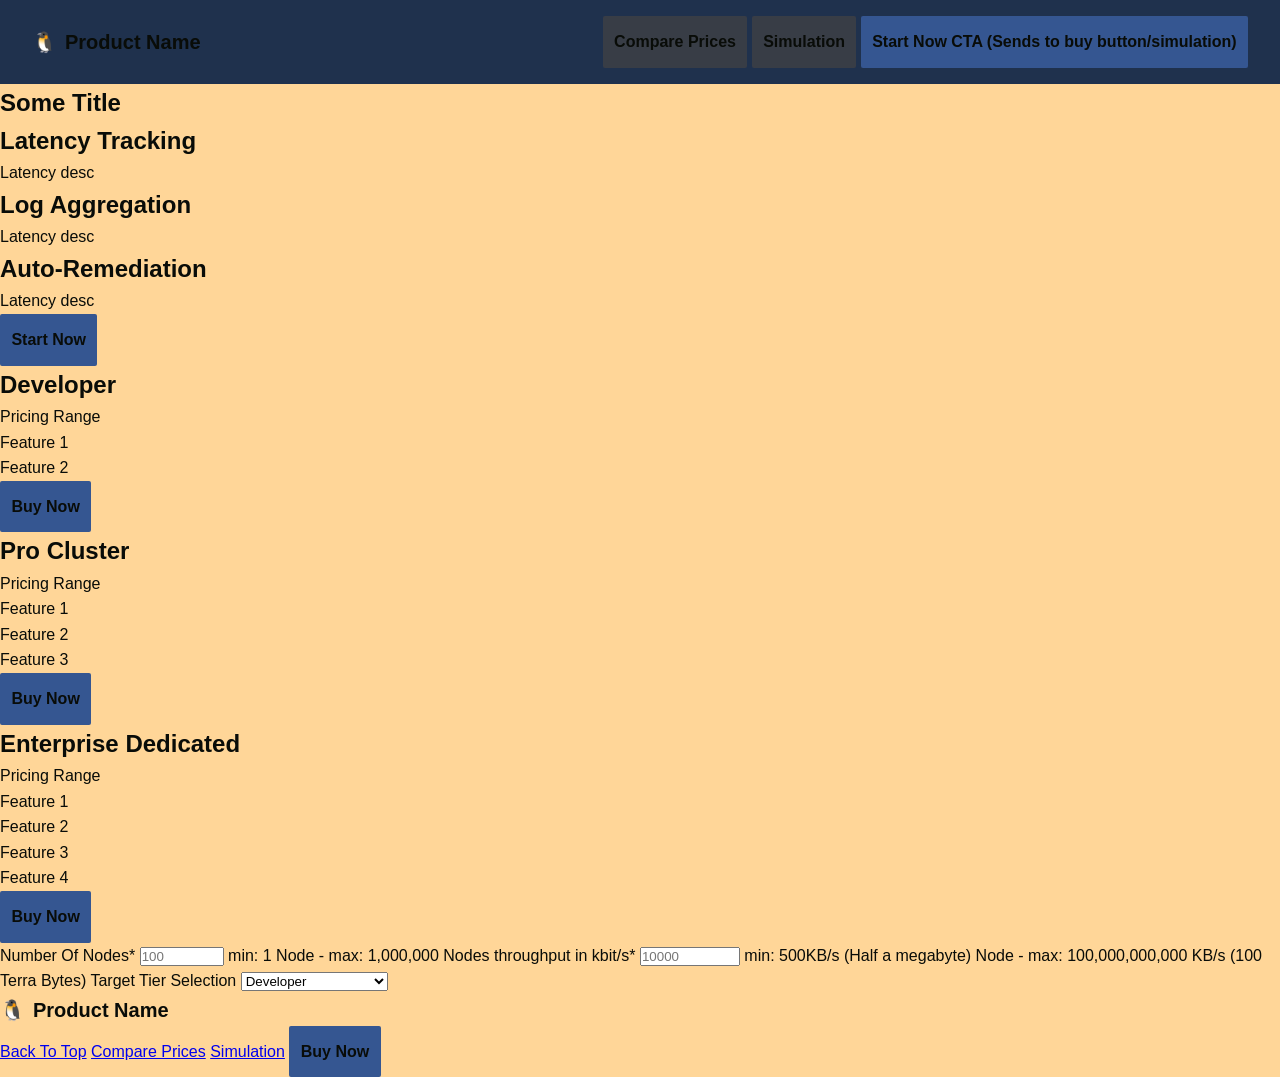
==== Assignment1/index.html @ b743ac18 "Uploaded the Root File with the scripts Also fixed the title of the page, and footer looks cleaner" ====
<!DOCTYPE html>
<html lang="en">
    <head>
        <meta charset="UTF-8">
        <meta name="viewport" content="width=device-width, initial-scale=1.0">
        <title>DevPulse | Cloud Infrastructure SaaS </title>
        <!--CSS File Links-->
        <link rel="stylesheet" href="Styles.css">
    </head>

    <!--Header Section-->
    
    <header id="header" class="site-header">
        <!--Defines Logo-->
        <a href="#" class="brand-logo" aria-label="Cloud Symbol">
        <span class="logo-icon">&#128039</span>Product Name</a>
        <nav class="header-nav">
            <a href="#features" class="btn">Compare Prices</a>
            <a href="#pricing"class="btn">Simulation</a>
            <a href="#pricing" class="btn CTA">Start Now CTA (Sends to buy button/simulation)</a>
        </nav>
    </header>

    <main class="site-main">

        <!--Hero-->
        <section id="hero" class="hero-section"> 
            <h1 class="hero-title">Some Title</h1>
            <!--This many divs for the needed effect-->
            <section class="hero-information">
                <div class="hero-text-box">
                    <h2>Latency Tracking</h2>
                    <p>Latency desc</p>
                </div>
                
                <div class="hero-text-box">
                    <h2>Log Aggregation</h2>
                    <p>Latency desc</p>
                </div>
                
                <div class="hero-text-box">
                    <h2>Auto-Remediation</h2>
                <p>Latency desc</p>
                </div>
                
            </section>
            <a href="#pricing" class="btn CTA">Start Now</a>

        </section>
<!--Compare Prices Div-->
        <section id="features" class="section-container"> 
            <article class="pricing-card">
                <h2>Developer</h2>
                <p>Pricing Range</p>

                <ul class="tier-features">
                    <li>Feature 1</li>
                    <li>Feature 2</li>
                </ul>  
                
                <a href="#pricing" class="btn CTA">Buy Now</a>
            </article> 

            <article class="pricing-card-featured"> 
                <h2>Pro Cluster</h2>
                <p>Pricing Range</p>

                <ul class="tier-features">
                    <li>Feature 1</li>
                    <li>Feature 2</li>
                    <li>Feature 3</li>
                </ul>

                <a href="#pricing" class="btn CTA">Buy Now</a>
            </article>

            <article class="pricing-card">
                <h2>Enterprise Dedicated</h2>
                <p>Pricing Range</p>

                <ul class="tier-features">
                    <li>Feature 1</li>
                    <li>Feature 2</li>
                    <li>Feature 3</li>
                    <li>Feature 4</li>
                </ul>

                <a href="#pricing" class="btn CTA">Buy Now</a>
            </article>
        </section>
    
        <!--buy button/simulation-->
        <section id="pricing" class="section-container">
             <form action="#" method="post" class="lead-form">

                <label for="number-of-nodes" class="form-label">Number Of Nodes<span class="required-mark">*</span></label>
                    <!--id is corrosponds to the form labels "for". name is the label the server will see-->
                    <input
                    type="number"
                    name="numeberOfNodes"
                    id="number-of-nodes"
                    class="form-control"
                    min="1"
                    max="1000000"
                    step="1"
                    placeholder="100"
                    required>
                    <span class="input-hint">min: 1 Node - max: 1,000,000 Nodes</span>

                <label for="throughput" class="form-label">throughput in kbit/s<span class="required-mark">*</span></label>
                    <!--id is corrosponds to the form labels "for". name is the label the server will see-->
                    <input
                    type="number"
                    name="throughput"
                    id="throughput"
                    class="form-control"
                    min="500"
                    max="100000000"
                    step="500"
                    placeholder="10000"
                    required>
                    <span class="input-hint">min: 500KB/s (Half a megabyte) Node - max: 100,000,000,000 KB/s (100 Terra Bytes)</span>

                <label for="service-tier" class="form-label">Target Tier Selection</label>
                    <select name="serviceTier" id="service-tier" class="form-control">
                        <option value="developer">Developer</option>
                        <option value="pro-cluster">Pro Cluster</option>
                        <option value="enterprise-dedicated">Enterprise Dedicated</option>
                    </select>
            </form>

        </section>
    </main>
    <!--Footer Section-->
    <footer class="footer-nav">
        <!--May change to be different than header-->
            <a href="#" class="brand-logo" aria-label="Cloud Symbol">
            <span class="logo-icon">&#128039</span>Product Name</a>

            <!--hero is the name of the hero section
            features is the name of the 3 articles section
            pricing is the name of the form with the simulation and buy menu (Not implemented)-->
            <nav> 
                <a href="#hero">Back To Top</a>
                <a href="#features">Compare Prices</a>
                <a href="#pricing">Simulation</a>
                <a href="#pricing" class="btn CTA">Buy Now</a>
                
            </nav>
       
    </footer>
---- Assignment1/Styles.css ----
/*Put Future Variables Here*/
:root{
    --font-family: -apple-systems, BlinkMacSystemFont, "Segoe UI", Arial, sans-serif;
    --button: #383d46;
    --button-hover:#505765;
    --button-CTA: #355691;
    --button-CTA-hover: #368F8B;
    --hero-background: #F3DFC1;
    --features-background: #CBBFBB;
    --header-footer:#1f314d;
    --primary-text: #090C08;
    --main-background: #ffd698;
    --transition-speed:.2;
}

/* Reset Browser Styling*/
*, *::before, *::after{
box-sizing: border-box;
padding: 0;
margin: 0;
}


/*CSS Will Go Here*/
html{
    scroll-behavior: smooth;
    font-family: var(--font-family);
    background-color: var(--main-background);
    color: var(--primary-text); /*Saves repeated calls to change text color by having a default*/
    /*Text Font Color*/
    line-height: 1.6;

    /*Buttons*/
    .btn{
        background-color: var(--button);
        display: inline-flex;
        align-items: center;
        justify-content: center;
        color:var(--primary-text);

        padding:.75rem .65rem;
        font-size: 1rem;
        font-weight: 600; /*Bold is weight*/    
        text-decoration: none; /*Removes default styling*/
        border-radius: 2px; /*Curvyness 50% is circle*/
        border: 1px solid;
        border-color: transparent; /*Transparent is not visible border*/
        cursor: pointer;

        transition: background-color var(--transition-speed), transform var(--transition-speed),border-color var(--border-color); 
    }
    .btn:hover{
        color:var(--primary-text);
        display: inline-flex;
        background-color: var(--button-hover);
        transform: translateY(-1px);
    }
    .CTA{
        color:var(--primary-text);
        display: inline-flex;
        background-color: var(--button-CTA);
    }
    .CTA:hover{
        color:var(--primary-text);
        display: inline-flex;
        background-color: var(--button-CTA-hover);
        transform: translateY(-1px);
    }
    .site-header{
        width: 100%; /*Fills enitre screen*/
        display: inline-flex; /*Always apply to parent so the children will follow*/
        position: sticky;      
        top:0;  
        z-index: 1000; /*Z axis is important for layering*/
        
        justify-content: space-between;
        align-items: center;

        padding: 1rem 2rem;
        /*RGB colors 0-255,0-255,0-255 aplha is 0-1 (Invisible-Solide through Decimals)*/
        background-color: var(--header-footer);
        border-bottom: 1px solid var(--border-color);
    }
    .header-nav{
        justify-self: right;
    }
    .main-site{
        display: flex; /*Always apply to parent so the children will follow*/
        position: sticky;
        display: inline-flex;
        align-items: center;
        background-color:var(---main-background);
    }
    .hero{
        display: flex; /*Always apply to parent so the children will follow*/
        position: sticky;
        display: inline-flex;
        align-items: center;
        background-color:var(--hero-background);
    }
    .features{
        background-color:var(--features-background);
    }
    .footer-site{
        width: 100%; /*Fills enitre screen*/
        display: inline-flex; /*Always apply to parent so the children will follow*/
        z-index: 1000; /*Z axis is important for layering*/
        
        justify-content: space-between;
        align-items: center;

        padding: 1rem 2rem;
        /*RGB colors 0-255,0-255,0-255 aplha is 0-1 (Invisible-Solide through Decimals)*/
        background-color: var(--header-footer);
        border-bottom: 1px solid var(--border-color);
    }
 .brand-logo{
    font-size: 1.25rem;
    font-weight: 700;
    text-decoration: none;
    display: flex;
    align-items: center;
    gap: .5rem;
    color:var(--primary-text);
    }

/*Unused Classes:
Header Nav
Footer Nav

UPLOAD ROOT FILE TO GITHUB
*/
}
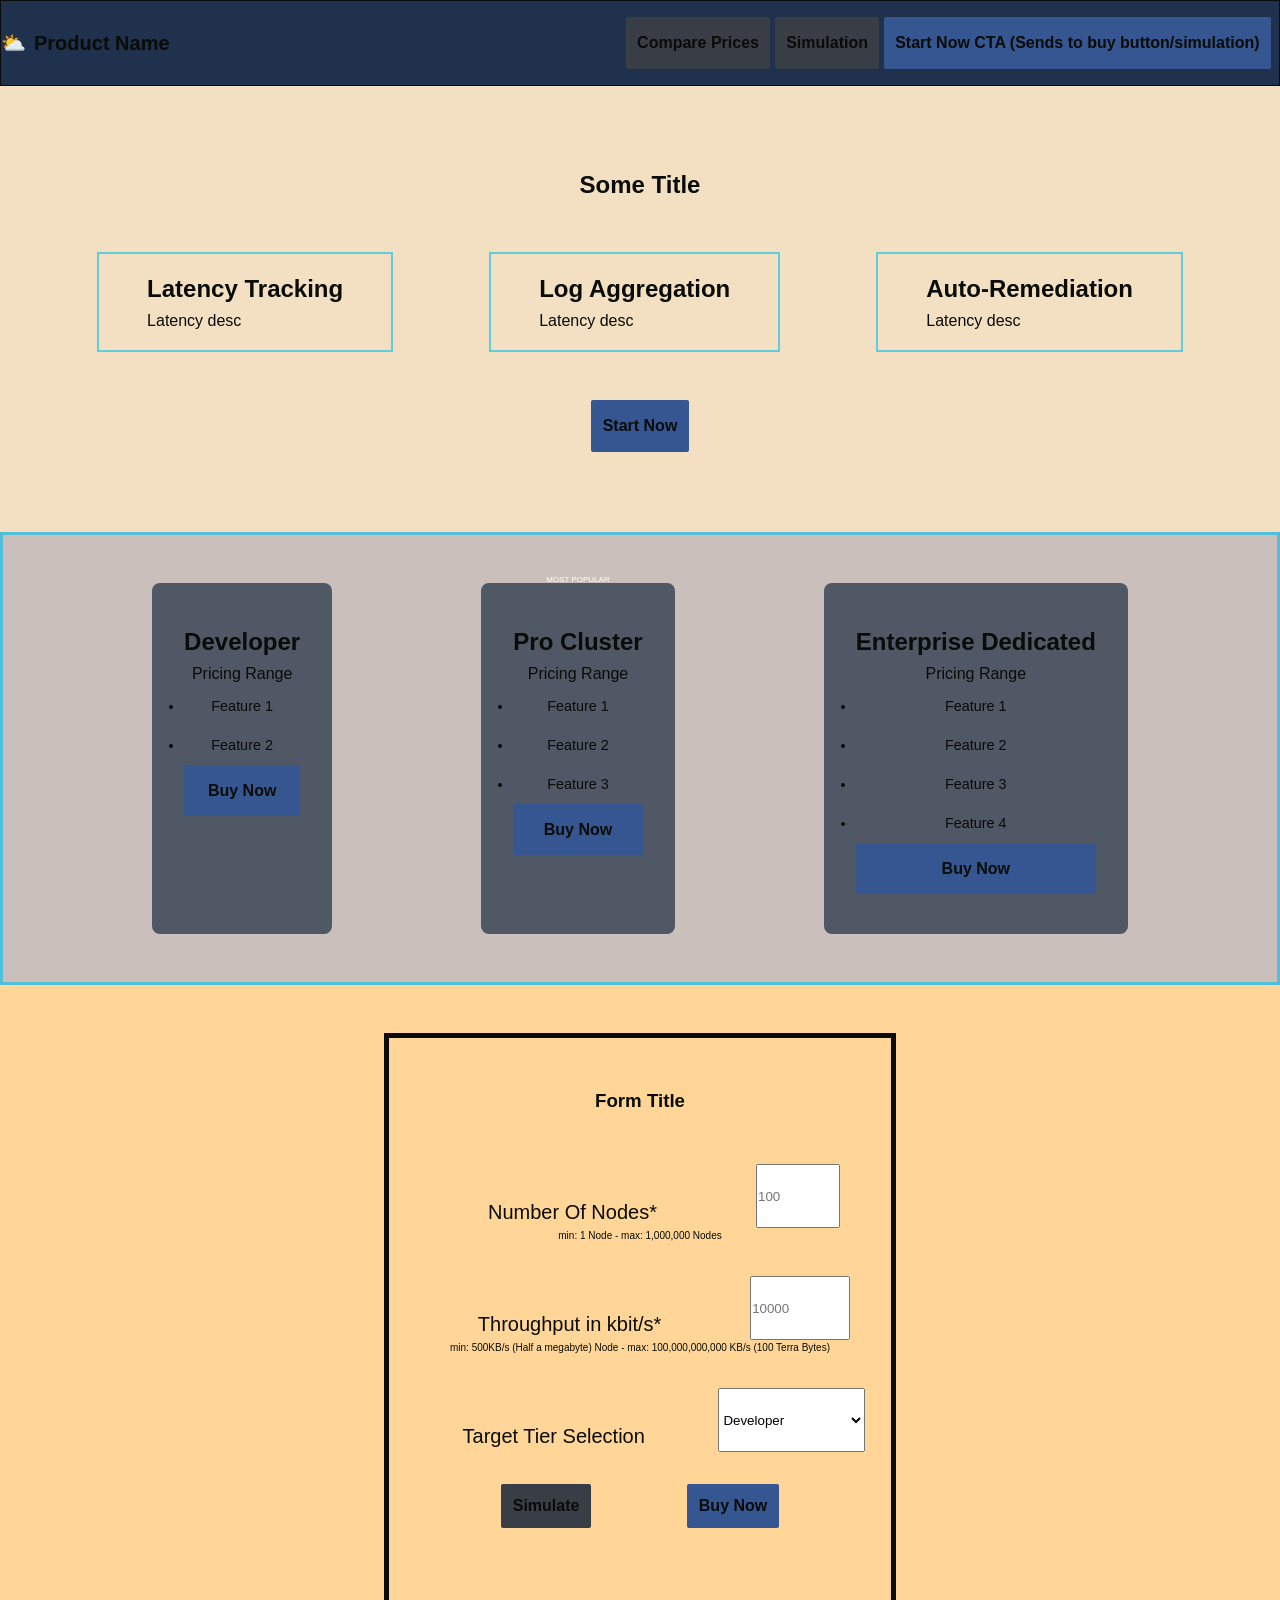
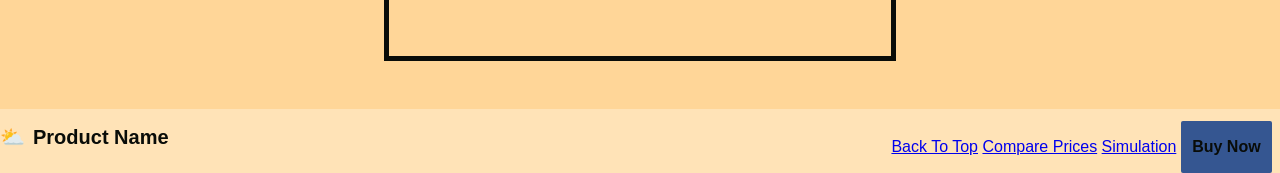
==== commit 71615d44: "Initial css formatting of the webpage I went through getting the different sections into roughly the" ====
--- a/Assignment1/index.html
+++ b/Assignment1/index.html
@@ -13,8 +13,8 @@
     <header id="header" class="site-header">
         <!--Defines Logo-->
         <a href="#" class="brand-logo" aria-label="Cloud Symbol">
-        <span class="logo-icon">&#128039</span>Product Name</a>
-        <nav class="header-nav">
+        <span class="logo-icon">&#9925</span>Product Name</a>
+        <nav class="header-footer-nav">
             <a href="#features" class="btn">Compare Prices</a>
             <a href="#pricing"class="btn">Simulation</a>
             <a href="#pricing" class="btn CTA">Start Now CTA (Sends to buy button/simulation)</a>
@@ -28,28 +28,27 @@
             <h1 class="hero-title">Some Title</h1>
             <!--This many divs for the needed effect-->
             <section class="hero-information">
-                <div class="hero-text-box">
+                <div class="hero-text">
                     <h2>Latency Tracking</h2>
                     <p>Latency desc</p>
                 </div>
                 
-                <div class="hero-text-box">
+                <div class="hero-text">
                     <h2>Log Aggregation</h2>
                     <p>Latency desc</p>
                 </div>
                 
-                <div class="hero-text-box">
+                <div class="hero-text">
                     <h2>Auto-Remediation</h2>
-                <p>Latency desc</p>
+                    <p>Latency desc</p>
                 </div>
-                
+
             </section>
-            <a href="#pricing" class="btn CTA">Start Now</a>
-
+        <a href="#pricing" class="btn CTA hero-button">Start Now</a> 
         </section>
 <!--Compare Prices Div-->
-        <section id="features" class="section-container"> 
-            <article class="pricing-card">
+        <section id="features" class="section-header features-section"> 
+            <article class="features-card">
                 <h2>Developer</h2>
                 <p>Pricing Range</p>
 
@@ -61,7 +60,8 @@
                 <a href="#pricing" class="btn CTA">Buy Now</a>
             </article> 
 
-            <article class="pricing-card-featured"> 
+            <article class="features-card highlighted"> 
+                <div class="popular-tag">Most Popular</div>
                 <h2>Pro Cluster</h2>
                 <p>Pricing Range</p>
 
@@ -74,7 +74,7 @@
                 <a href="#pricing" class="btn CTA">Buy Now</a>
             </article>
 
-            <article class="pricing-card">
+            <article class="features-card">
                 <h2>Enterprise Dedicated</h2>
                 <p>Pricing Range</p>
 
@@ -90,14 +90,17 @@
         </section>
     
         <!--buy button/simulation-->
-        <section id="pricing" class="section-container">
-             <form action="#" method="post" class="lead-form">
+        <section id="pricing" class="section-header">
 
-                <label for="number-of-nodes" class="form-label">Number Of Nodes<span class="required-mark">*</span></label>
+             <form action="#" method="post" class="form-wrapper">
+                <h3 class="form-title">Form Title</h3>
+
+                <div class="question-answer">
+                <label for="number-of-nodes" class="form-label">Number Of Nodes*</label>
                     <!--id is corrosponds to the form labels "for". name is the label the server will see-->
                     <input
                     type="number"
-                    name="numeberOfNodes"
+                    name="numberOfNodes"
                     id="number-of-nodes"
                     class="form-control"
                     min="1"
@@ -105,9 +108,11 @@
                     step="1"
                     placeholder="100"
                     required>
+                </div>
                     <span class="input-hint">min: 1 Node - max: 1,000,000 Nodes</span>
 
-                <label for="throughput" class="form-label">throughput in kbit/s<span class="required-mark">*</span></label>
+                <div class="question-answer">
+                <label for="throughput" class="form-label">Throughput in kbit/s*</label>
                     <!--id is corrosponds to the form labels "for". name is the label the server will see-->
                     <input
                     type="number"
@@ -119,34 +124,40 @@
                     step="500"
                     placeholder="10000"
                     required>
+                </div>
                     <span class="input-hint">min: 500KB/s (Half a megabyte) Node - max: 100,000,000,000 KB/s (100 Terra Bytes)</span>
-
+                
+                <div class="question-answer">
                 <label for="service-tier" class="form-label">Target Tier Selection</label>
                     <select name="serviceTier" id="service-tier" class="form-control">
                         <option value="developer">Developer</option>
                         <option value="pro-cluster">Pro Cluster</option>
                         <option value="enterprise-dedicated">Enterprise Dedicated</option>
                     </select>
+                </div>  
+                
+            <!--Submission Buttons-->
+            <div class="form-buttons">
+                <button class="btn">Simulate</button>
+                <button class="btn CTA">Buy Now</button>
+            </div>
             </form>
 
+            
         </section>
     </main>
     <!--Footer Section-->
-    <footer class="footer-nav">
+    <footer class="footer-site">
         <!--May change to be different than header-->
             <a href="#" class="brand-logo" aria-label="Cloud Symbol">
-            <span class="logo-icon">&#128039</span>Product Name</a>
-
-            <!--hero is the name of the hero section
-            features is the name of the 3 articles section
-            pricing is the name of the form with the simulation and buy menu (Not implemented)-->
-            <nav> 
+            <span class="logo-icon">&#9925</span>Product Name</a>
+            <nav class="header-footer-nav"> 
                 <a href="#hero">Back To Top</a>
                 <a href="#features">Compare Prices</a>
                 <a href="#pricing">Simulation</a>
                 <a href="#pricing" class="btn CTA">Buy Now</a>
-                
             </nav>
+            
        
     </footer>
     
--- a/Assignment1/Styles.css
+++ b/Assignment1/Styles.css
@@ -1,37 +1,215 @@
-
-/*Put Future Variables Here*/
-:root{
-    --font-family: -apple-systems, BlinkMacSystemFont, "Segoe UI", Arial, sans-serif;
-    --button: #383d46;
-    --button-hover:#505765;
-    --button-CTA: #355691;
-    --button-CTA-hover: #368F8B;
-    --hero-background: #F3DFC1;
-    --features-background: #CBBFBB;
-    --header-footer:#1f314d;
-    --primary-text: #090C08;
-    --main-background: #ffd698;
-    --transition-speed:.2;
-}
-
-/* Reset Browser Styling*/
-*, *::before, *::after{
-box-sizing: border-box;
-padding: 0;
-margin: 0;
-}
-
-
-/*CSS Will Go Here*/
-html{
-    scroll-behavior: smooth;
-    font-family: var(--font-family);
-    background-color: var(--main-background);
-    color: var(--primary-text); /*Saves repeated calls to change text color by having a default*/
-    /*Text Font Color*/
-    line-height: 1.6;
-
-    /*Buttons*/
+/*Initial Set Up*/
+    :root{
+        --font-family: -apple-systems, BlinkMacSystemFont, "Segoe UI", Arial, sans-serif;
+        --button: #383d46;
+        --button-hover:#505765;
+        --button-CTA: #355691;
+        --button-CTA-hover: #368F8B;
+        --hero-background: #F3DFC1;
+        --features-background: #CBBFBB;
+        --header-footer:#1f314d;
+        --primary-text: #090C08;
+        --border-color: rgba(0, 192, 235, 0.6);
+        --main-background: #ffd698;
+        --transition-speed:.2;
+    }
+    *, *::before, *::after{
+    box-sizing: border-box;
+    padding: 0;
+    margin: 0;
+}
+
+
+                                                        /*Sections Below*/
+
+
+/*html Section*/
+    html{
+        scroll-behavior: smooth;
+        font-family: var(--font-family);
+        background-color: var(--main-background);
+        color: var(--primary-text); /*Saves repeated calls to change text color by having a default*/
+        /*Text Font Color*/
+        line-height: 1.6;
+    }
+
+/*Header Section*/
+    .brand-logo{
+        font-size: 1.25rem;
+        font-weight: 700;
+        text-decoration: none;
+        display: flex;
+        gap: .5rem;
+        color:var(--primary-text);
+    }
+    .site-header{
+        width: 100%; /*Fills enitre screen*/
+        display: inline-flex; /*Always apply to parent so the children will follow*/
+        position: sticky;      
+        top:0;  
+        z-index: 1000; /*Z axis is important for layering*/    
+        justify-content: space-between;
+        align-items: center;
+        
+        background-color: var(--header-footer);
+        padding: 1rem 0;
+        border: 1px solid var(--primary-text);
+    }
+
+/*Main Section*/
+    .main-site{
+        display: flex; /*Always apply to parent so the children will follow*/
+        position: sticky;
+        display: inline-flex;
+        align-items: center;
+        background-color:var(---main-background);
+    }
+
+/*Hero Section*/
+    .hero-section{
+        display: flex; /*Always apply to parent so the children will follow*/
+        align-items: center;
+        background-color:var(--hero-background);
+        flex-direction: column;
+        justify-content: space-between;
+        padding: 5rem 0;
+    }
+    .hero-title{
+        display: flex;
+        align-items: center;
+        background-color:var(--hero-background);
+
+    }
+    .hero-information{
+        display: flex;
+        justify-content: space-around;
+        flex-direction: row;/*Changes direction and due to divs becomes mroe like article*/
+        align-items: center;
+    }
+    .hero-text{
+        padding: 1rem 3rem;
+        border-radius: 3px var(--button);
+        border: 2px solid var(--border-color);
+        margin: 3rem;
+    }
+    .hero-button{
+        align-items: center;
+    }
+
+/*Features Section Of The Page*/
+    .features-section{
+        display: flex;
+        justify-content: space-evenly;
+        background-color:var(--features-background);
+        border: 3px solid var(--border-color);
+        padding: 3rem 0;
+    }
+    .features-card{
+        background-color: var(--button-hover);
+        padding: 2.5rem 2rem;
+        border-radius: 8px;
+        display: flex;
+        
+        flex-direction: column;
+        position: relative;  /*position lets you hold the location of a value*/
+        transition: transform var(--transition-speed);
+    }
+    .features-card.recommended{
+        background-color: var(--button-CTA);
+        padding: 2.5rem 2rem;
+        border-radius: 8px;
+        display: flex;
+        flex-direction: column;
+        position: relative;  /*position lets you hold the location of a value*/
+        transform: scale(1.03);
+        transition: transform var(--transition-speed);
+    }
+    .features-card:hover{
+        transform: translateY(-4px);
+        border-color: var(--primary-text);
+        border:1px solid var(--primary-text);
+    }
+    .features-card li{ /*if there is a li inside of tier features is whitespace. Greater than is the direct descendent*/ 
+        font-style: none;
+        padding: 0.5rem 0;
+        font-size: .9rem;
+    }
+    .popular-tag{
+        position: absolute; /*Absolute to the relative position the parent has*/
+        top: -12px;
+        left: 50%;
+        transform: translateX(-50%);
+        background-color: var(--primary);
+        color: #FFF;
+        font-size: 0.5rem;
+        font-weight: 700px;
+        padding: .2rem .75rem;
+        border-radius: 9999px;
+        text-transform: uppercase;
+    }
+
+/*Footer Syling*/
+    .footer-site{
+        width: 100%; /*Fills enitre screen*/
+        display: inline-flex; /*Always apply to parent so the children will follow*/
+        z-index: 1000; /*Z axis is important for layering*/
+        
+        justify-content: space-between;
+
+        background-color: rgba(255, 255, 255, 0.3);
+        padding: .75rem 0 0 0;
+    }
+    .header-footer-nav{
+        justify-self: right;
+        margin: 0 .5rem;
+    }
+/*Form Section*/
+.form-title{
+    align-content: center;
+    padding: 3rem 0;
+    font-weight: 800;
+}
+.form-wrapper{
+    display: flex;
+    justify-content: space-evenly;
+    align-content: left;
+    flex-direction: column;
+    border: 5px solid var(--primary-text);
+    padding: 0 0 6rem 0;
+    margin: 3rem 24rem;
+}
+.form-label{
+    font-size: 20px; 
+    margin: 2rem 3rem 0 3rem;
+
+}
+.question-answer{
+    display: flex;
+    justify-content: space-evenly;
+    align-content: left;
+}
+.form-control{
+    display: flex;
+    justify-content: space-evenly;
+}
+.input-hint{
+    margin: 0 0 2rem 0;
+    align-content: left;  
+    font-size: 10px;
+}
+.form-buttons{
+    display: flex;
+    align-content: center;
+    justify-content: space-around;
+    margin: 2rem 4rem;
+}
+
+
+
+
+
+
+/*Buttons*/
     .btn{
         background-color: var(--button);
         display: inline-flex;
@@ -54,6 +232,7 @@
         color:var(--primary-text);
         display: inline-flex;
         background-color: var(--button-hover);
+        border:1px solid var(--primary-text);
         transform: translateY(-1px);
     }
     .CTA{
@@ -65,70 +244,14 @@
         color:var(--primary-text);
         display: inline-flex;
         background-color: var(--button-CTA-hover);
+        border:1px solid var(--primary-text);
         transform: translateY(-1px);
     }
-    .site-header{
-        width: 100%; /*Fills enitre screen*/
-        display: inline-flex; /*Always apply to parent so the children will follow*/
-        position: sticky;      
-        top:0;  
-        z-index: 1000; /*Z axis is important for layering*/
-        
-        justify-content: space-between;
-        align-items: center;
-
-        padding: 1rem 2rem;
-        /*RGB colors 0-255,0-255,0-255 aplha is 0-1 (Invisible-Solide through Decimals)*/
-        background-color: var(--header-footer);
-        border-bottom: 1px solid var(--border-color);
-    }
-    .header-nav{
-        justify-self: right;
-    }
-    .main-site{
-        display: flex; /*Always apply to parent so the children will follow*/
-        position: sticky;
-        display: inline-flex;
-        align-items: center;
-        background-color:var(---main-background);
-    }
-    .hero{
-        display: flex; /*Always apply to parent so the children will follow*/
-        position: sticky;
-        display: inline-flex;
-        align-items: center;
-        background-color:var(--hero-background);
-    }
-    .features{
-        background-color:var(--features-background);
-    }
-    .footer-site{
-        width: 100%; /*Fills enitre screen*/
-        display: inline-flex; /*Always apply to parent so the children will follow*/
-        z-index: 1000; /*Z axis is important for layering*/
-        
-        justify-content: space-between;
-        align-items: center;
-
-        padding: 1rem 2rem;
-        /*RGB colors 0-255,0-255,0-255 aplha is 0-1 (Invisible-Solide through Decimals)*/
-        background-color: var(--header-footer);
-        border-bottom: 1px solid var(--border-color);
-    }
- .brand-logo{
-    font-size: 1.25rem;
-    font-weight: 700;
-    text-decoration: none;
-    display: flex;
-    align-items: center;
-    gap: .5rem;
-    color:var(--primary-text);
-    }
-
-/*Unused Classes:
-Header Nav
-Footer Nav
-
-UPLOAD ROOT FILE TO GITHUB
-*/
-}+
+/*Universal styling options*/
+    .section-header{
+        flex: grid;
+        text-align: center;
+        margin-bottom: 3rem;
+        grid-template-columns: repeat(auto-fit,minmax(280px,1fr));
+    }
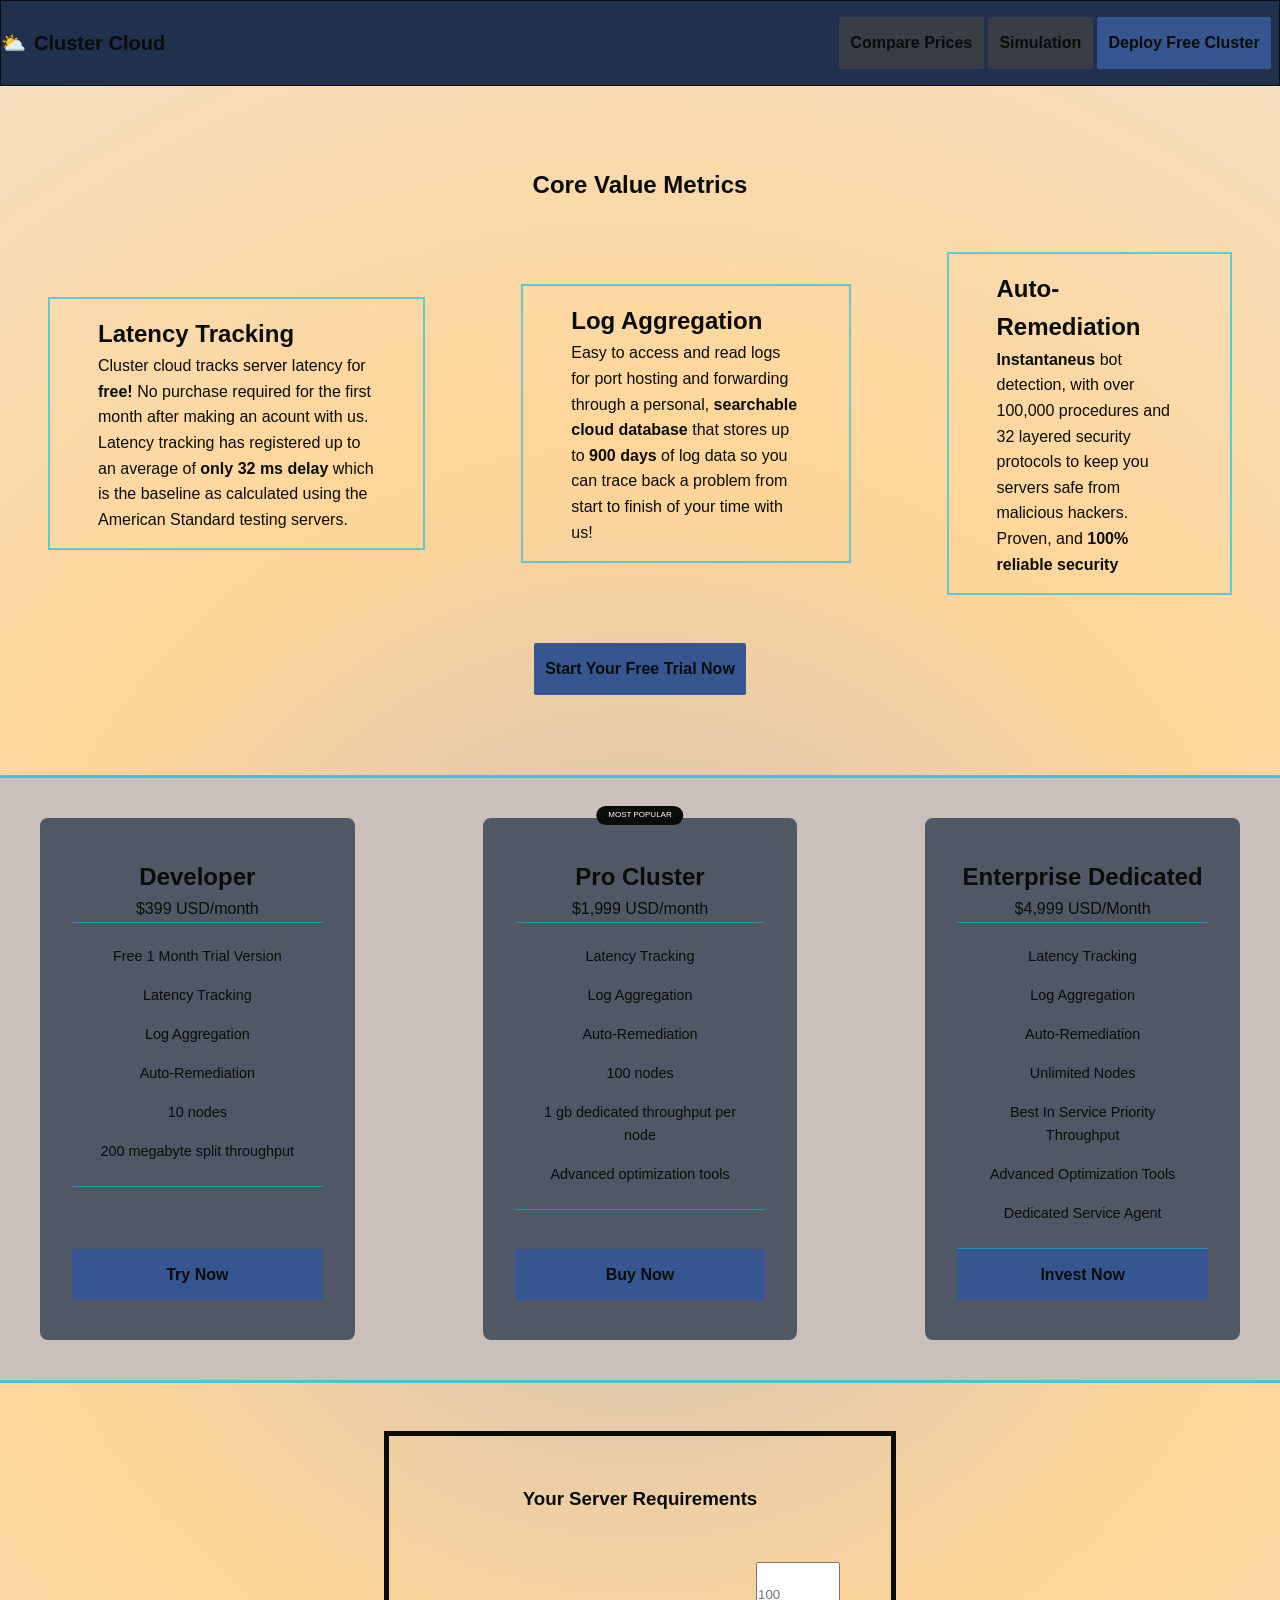
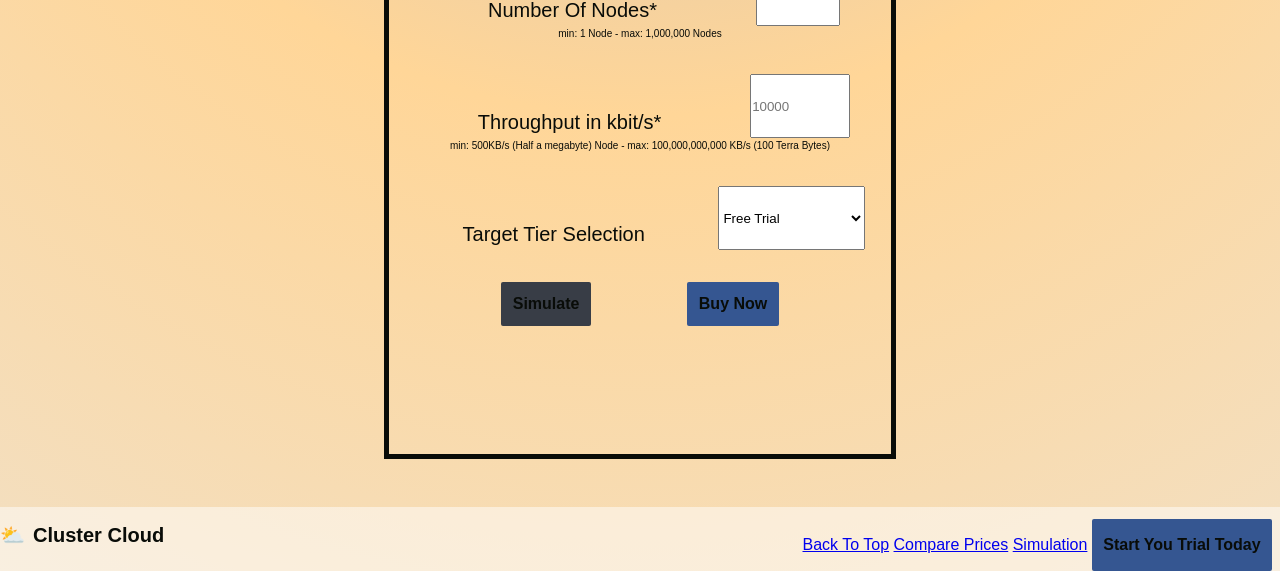
==== commit fab88c7e: "Content And Background Change Added content that fits the prompt a bit better then applied a gradien" ====
--- a/Assignment1/index.html
+++ b/Assignment1/index.html
@@ -13,11 +13,11 @@
     <header id="header" class="site-header">
         <!--Defines Logo-->
         <a href="#" class="brand-logo" aria-label="Cloud Symbol">
-        <span class="logo-icon">&#9925</span>Product Name</a>
+        <span class="logo-icon">&#9925</span>Cluster Cloud</a>
         <nav class="header-footer-nav">
             <a href="#features" class="btn">Compare Prices</a>
             <a href="#pricing"class="btn">Simulation</a>
-            <a href="#pricing" class="btn CTA">Start Now CTA (Sends to buy button/simulation)</a>
+            <a href="#pricing" class="btn CTA">Deploy Free Cluster</a>
         </nav>
     </header>
 
@@ -25,67 +25,75 @@
 
         <!--Hero-->
         <section id="hero" class="hero-section"> 
-            <h1 class="hero-title">Some Title</h1>
+            <h1 class="hero-title">Core Value Metrics</h1>
             <!--This many divs for the needed effect-->
             <section class="hero-information">
                 <div class="hero-text">
                     <h2>Latency Tracking</h2>
-                    <p>Latency desc</p>
+                    <p>Cluster cloud tracks server latency for <b>free!</b> No purchase required for the first month after making an acount with us. Latency tracking has registered up to an average of <b>only 32 ms delay</b> which is the baseline as calculated using the American Standard testing servers.</p>
                 </div>
                 
                 <div class="hero-text">
                     <h2>Log Aggregation</h2>
-                    <p>Latency desc</p>
+                    <p>Easy to access and read logs for port hosting and forwarding through a personal, <b>searchable cloud database</b> that stores up to <b>900 days</b> of log data so you can trace back a problem from start to finish of your time with us!</p>
                 </div>
                 
                 <div class="hero-text">
                     <h2>Auto-Remediation</h2>
-                    <p>Latency desc</p>
+                    <p><b>Instantaneus</b> bot detection, with over 100,000 procedures and 32 layered security protocols to keep you servers safe from malicious hackers. Proven, and <b>100% reliable security</b></p>
                 </div>
 
             </section>
-        <a href="#pricing" class="btn CTA hero-button">Start Now</a> 
+        <a href="#pricing" class="btn CTA hero-button">Start Your Free Trial Now</a> 
         </section>
 <!--Compare Prices Div-->
         <section id="features" class="section-header features-section"> 
             <article class="features-card">
                 <h2>Developer</h2>
-                <p>Pricing Range</p>
+                <p>$399 USD/month</p>
 
                 <ul class="tier-features">
-                    <li>Feature 1</li>
-                    <li>Feature 2</li>
+                    <li>Free 1 Month Trial Version</li>
+                    <li>Latency Tracking</li>
+                    <li>Log Aggregation</li>
+                    <li>Auto-Remediation</li>
+                    <li>10 nodes</li>
+                    <li>200 megabyte split throughput</li>
                 </ul>  
                 
-                <a href="#pricing" class="btn CTA">Buy Now</a>
+                <a href="#pricing" class="features-button btn CTA">Try Now</a>
             </article> 
 
             <article class="features-card highlighted"> 
                 <div class="popular-tag">Most Popular</div>
-                <h2>Pro Cluster</h2>
-                <p>Pricing Range</p>
+            <h2>Pro Cluster</h2>
+                <p>$1,999 USD/month</p>
 
                 <ul class="tier-features">
-                    <li>Feature 1</li>
-                    <li>Feature 2</li>
-                    <li>Feature 3</li>
+                    <li>Latency Tracking</li>
+                    <li>Log Aggregation</li>
+                    <li>Auto-Remediation</li>
+                    <li>100 nodes</li>
+                    <li>1 gb dedicated throughput per node</li>
+                    <li>Advanced optimization tools</li>
                 </ul>
-
-                <a href="#pricing" class="btn CTA">Buy Now</a>
+                <a href="#pricing" class="features-button btn CTA">Buy Now</a>
             </article>
 
             <article class="features-card">
                 <h2>Enterprise Dedicated</h2>
-                <p>Pricing Range</p>
+                <p>$4,999 USD/Month</p>
 
                 <ul class="tier-features">
-                    <li>Feature 1</li>
-                    <li>Feature 2</li>
-                    <li>Feature 3</li>
-                    <li>Feature 4</li>
+                    <li>Latency Tracking</li>
+                    <li>Log Aggregation</li>
+                    <li>Auto-Remediation</li>
+                    <li>Unlimited Nodes</li>
+                    <li>Best In Service Priority Throughput</li>
+                    <li>Advanced Optimization Tools</li>
+                    <li>Dedicated Service Agent</li>
                 </ul>
-
-                <a href="#pricing" class="btn CTA">Buy Now</a>
+                <a href="#pricing" class="features-button btn CTA">Invest Now</a>
             </article>
         </section>
     
@@ -93,7 +101,7 @@
         <section id="pricing" class="section-header">
 
              <form action="#" method="post" class="form-wrapper">
-                <h3 class="form-title">Form Title</h3>
+                <h3 class="form-title">Your Server Requirements</h3>
 
                 <div class="question-answer">
                 <label for="number-of-nodes" class="form-label">Number Of Nodes*</label>
@@ -130,12 +138,13 @@
                 <div class="question-answer">
                 <label for="service-tier" class="form-label">Target Tier Selection</label>
                     <select name="serviceTier" id="service-tier" class="form-control">
+                        <option value="devloper-free">Free Trial</option>
                         <option value="developer">Developer</option>
                         <option value="pro-cluster">Pro Cluster</option>
                         <option value="enterprise-dedicated">Enterprise Dedicated</option>
                     </select>
                 </div>  
-                
+
             <!--Submission Buttons-->
             <div class="form-buttons">
                 <button class="btn">Simulate</button>
@@ -150,12 +159,12 @@
     <footer class="footer-site">
         <!--May change to be different than header-->
             <a href="#" class="brand-logo" aria-label="Cloud Symbol">
-            <span class="logo-icon">&#9925</span>Product Name</a>
+            <span class="logo-icon">&#9925</span>Cluster Cloud</a>
             <nav class="header-footer-nav"> 
                 <a href="#hero">Back To Top</a>
                 <a href="#features">Compare Prices</a>
                 <a href="#pricing">Simulation</a>
-                <a href="#pricing" class="btn CTA">Buy Now</a>
+                <a href="#pricing" class="btn CTA">Start You Trial Today</a>
             </nav>
             
        
--- a/Assignment1/Styles.css
+++ b/Assignment1/Styles.css
@@ -12,7 +12,8 @@
         --border-color: rgba(0, 192, 235, 0.6);
         --main-background: #ffd698;
         --transition-speed:.2;
-    }
+}
+
     *, *::before, *::after{
     box-sizing: border-box;
     padding: 0;
@@ -27,7 +28,13 @@
     html{
         scroll-behavior: smooth;
         font-family: var(--font-family);
-        background-color: var(--main-background);
+        background:
+        radial-gradient( /*Applying A Universal Gradiant Color For My Background for a nice but consistant background*/
+            circle,
+            var(--features-background) 0%,
+            var(--main-background) 50%,
+            var(--hero-background) 100%
+        );
         color: var(--primary-text); /*Saves repeated calls to change text color by having a default*/
         /*Text Font Color*/
         line-height: 1.6;
@@ -62,14 +69,14 @@
         position: sticky;
         display: inline-flex;
         align-items: center;
-        background-color:var(---main-background);
+        /*background-color:var(---main-background);*/
     }
 
 /*Hero Section*/
     .hero-section{
         display: flex; /*Always apply to parent so the children will follow*/
         align-items: center;
-        background-color:var(--hero-background);
+        /*background-color:var(--hero-background);*/
         flex-direction: column;
         justify-content: space-between;
         padding: 5rem 0;
@@ -77,7 +84,7 @@
     .hero-title{
         display: flex;
         align-items: center;
-        background-color:var(--hero-background);
+        /*background-color:var(--hero-background);*/
 
     }
     .hero-information{
@@ -98,11 +105,14 @@
 
 /*Features Section Of The Page*/
     .features-section{
-        display: flex;
-        justify-content: space-evenly;
+        display: grid;
+        grid-template-columns: repeat(auto-fit,minmax(280px,1fr));
+        gap: 8rem;
+        align-items: stretch; /*on the cross axis it will pull the content and stretch it over all the space to fill the box*/
         background-color:var(--features-background);
-        border: 3px solid var(--border-color);
-        padding: 3rem 0;
+        border-top: 3px solid var(--border-color);
+        border-bottom: 3px solid var(--border-color);
+        padding: 2.5rem;
     }
     .features-card{
         background-color: var(--button-hover);
@@ -131,15 +141,32 @@
     }
     .features-card li{ /*if there is a li inside of tier features is whitespace. Greater than is the direct descendent*/ 
         font-style: none;
+        align-content: left;
         padding: 0.5rem 0;
         font-size: .9rem;
+    }
+    .features-card ul{ /*Using a more subtle seperation instead of changing the dots to something else*/
+        align-content: left;
+        padding: 0.9rem .9rem;
+        border-top: 1px solid var(--border-color);
+        border-bottom: 1px solid var(--border-color);
+    }
+    .features-card li::marker {/*Turns dots into empty*/
+        content: "";
+    }
+
+    .features-button{
+        display: flex;
+        padding: .5rem;
+        margin-top: auto; /*Aligns buttons on the bottom of the page in the same space on each card*/
+
     }
     .popular-tag{
         position: absolute; /*Absolute to the relative position the parent has*/
         top: -12px;
         left: 50%;
         transform: translateX(-50%);
-        background-color: var(--primary);
+        background-color: var(--primary-text);
         color: #FFF;
         font-size: 0.5rem;
         font-weight: 700px;
@@ -156,7 +183,7 @@
         
         justify-content: space-between;
 
-        background-color: rgba(255, 255, 255, 0.3);
+        background-color: rgba(255, 255, 255, 0.5);
         padding: .75rem 0 0 0;
     }
     .header-footer-nav{
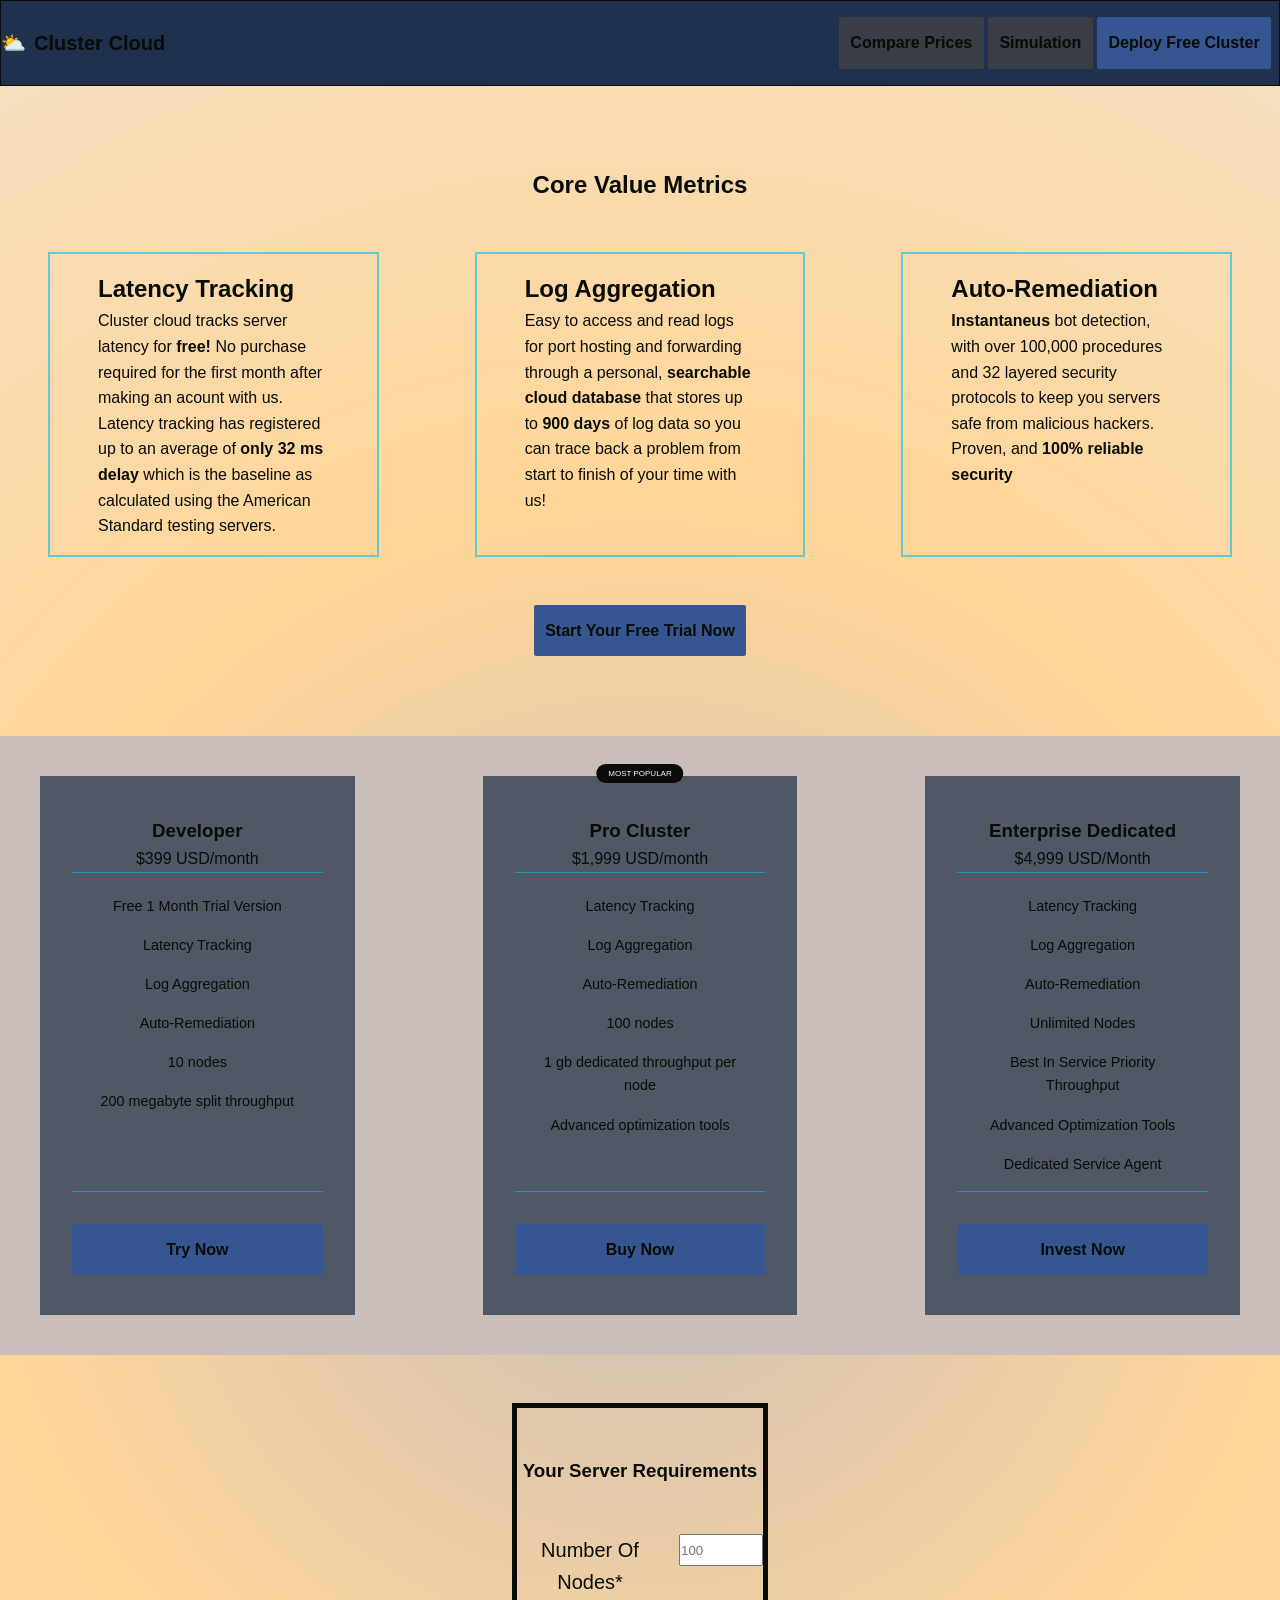
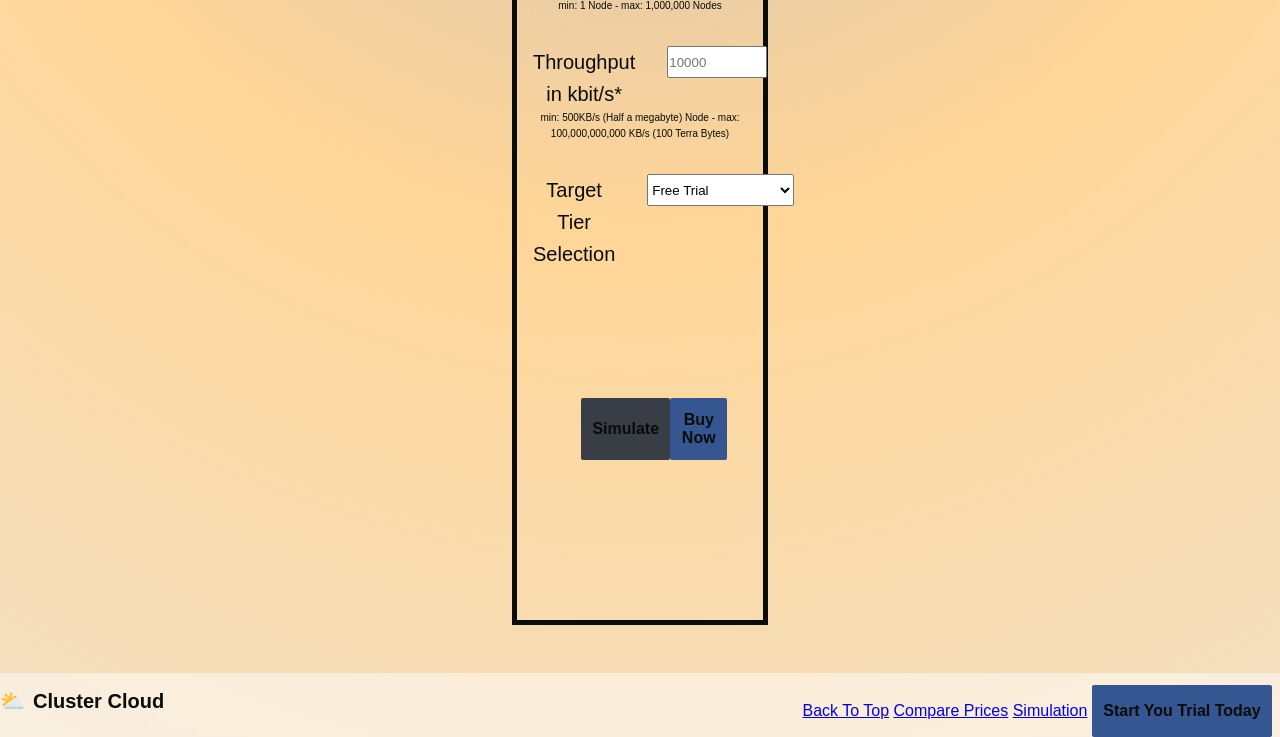
==== commit c7b7f546: "Improved CSS For The Form Some minor adjustments to the CSS for a more uniform formatting." ====
--- a/Assignment1/index.html
+++ b/Assignment1/index.html
@@ -49,7 +49,7 @@
 <!--Compare Prices Div-->
         <section id="features" class="section-header features-section"> 
             <article class="features-card">
-                <h2>Developer</h2>
+                <h3>Developer</h3>
                 <p>$399 USD/month</p>
 
                 <ul class="tier-features">
@@ -59,6 +59,7 @@
                     <li>Auto-Remediation</li>
                     <li>10 nodes</li>
                     <li>200 megabyte split throughput</li>
+
                 </ul>  
                 
                 <a href="#pricing" class="features-button btn CTA">Try Now</a>
@@ -66,7 +67,7 @@
 
             <article class="features-card highlighted"> 
                 <div class="popular-tag">Most Popular</div>
-            <h2>Pro Cluster</h2>
+            <h3>Pro Cluster</h3>
                 <p>$1,999 USD/month</p>
 
                 <ul class="tier-features">
@@ -81,7 +82,7 @@
             </article>
 
             <article class="features-card">
-                <h2>Enterprise Dedicated</h2>
+                <h3>Enterprise Dedicated</h3>
                 <p>$4,999 USD/Month</p>
 
                 <ul class="tier-features">
--- a/Assignment1/Styles.css
+++ b/Assignment1/Styles.css
@@ -91,13 +91,18 @@
         display: flex;
         justify-content: space-around;
         flex-direction: row;/*Changes direction and due to divs becomes mroe like article*/
-        align-items: center;
+        
     }
     .hero-text{
         padding: 1rem 3rem;
         border-radius: 3px var(--button);
         border: 2px solid var(--border-color);
         margin: 3rem;
+        height: auto;
+        width: 30%;
+    }
+    .hero-text h2{
+        align-items: center;
     }
     .hero-button{
         align-items: center;
@@ -110,14 +115,12 @@
         gap: 8rem;
         align-items: stretch; /*on the cross axis it will pull the content and stretch it over all the space to fill the box*/
         background-color:var(--features-background);
-        border-top: 3px solid var(--border-color);
-        border-bottom: 3px solid var(--border-color);
         padding: 2.5rem;
     }
     .features-card{
         background-color: var(--button-hover);
         padding: 2.5rem 2rem;
-        border-radius: 8px;
+        border-radius: 8px solid var(--primary-text);
         display: flex;
         
         flex-direction: column;
@@ -138,6 +141,13 @@
         transform: translateY(-4px);
         border-color: var(--primary-text);
         border:1px solid var(--primary-text);
+    }
+    .features-card ul{ /*Using a more subtle seperation instead of changing the dots to something else*/
+        align-content: left;
+        padding: 0.9rem .9rem;
+        border-top: 1px solid var(--border-color);
+        border-bottom: 1px solid var(--border-color);
+        height: 20rem;
     }
     .features-card li{ /*if there is a li inside of tier features is whitespace. Greater than is the direct descendent*/ 
         font-style: none;
@@ -145,21 +155,12 @@
         padding: 0.5rem 0;
         font-size: .9rem;
     }
-    .features-card ul{ /*Using a more subtle seperation instead of changing the dots to something else*/
-        align-content: left;
-        padding: 0.9rem .9rem;
-        border-top: 1px solid var(--border-color);
-        border-bottom: 1px solid var(--border-color);
-    }
     .features-card li::marker {/*Turns dots into empty*/
         content: "";
     }
-
     .features-button{
         display: flex;
-        padding: .5rem;
-        margin-top: auto; /*Aligns buttons on the bottom of the page in the same space on each card*/
-
+        margin-top: 2rem; /*Aligns buttons on the bottom of the page in the same space on each card when tied with min max*/
     }
     .popular-tag{
         position: absolute; /*Absolute to the relative position the parent has*/
@@ -202,13 +203,12 @@
     align-content: left;
     flex-direction: column;
     border: 5px solid var(--primary-text);
-    padding: 0 0 6rem 0;
-    margin: 3rem 24rem;
+    padding: 0rem 0rem 10rem 0rem;
+    margin: 3rem 32rem;
 }
 .form-label{
     font-size: 20px; 
-    margin: 2rem 3rem 0 3rem;
-
+    margin: 0rem 2rem 0 1rem;
 }
 .question-answer{
     display: flex;
@@ -216,8 +216,7 @@
     align-content: left;
 }
 .form-control{
-    display: flex;
-    justify-content: space-evenly;
+    height: 2rem;
 }
 .input-hint{
     margin: 0 0 2rem 0;
@@ -228,7 +227,8 @@
     display: flex;
     align-content: center;
     justify-content: space-around;
-    margin: 2rem 4rem;
+    margin: 8rem 4rem 0rem 4rem;
+
 }
 
 
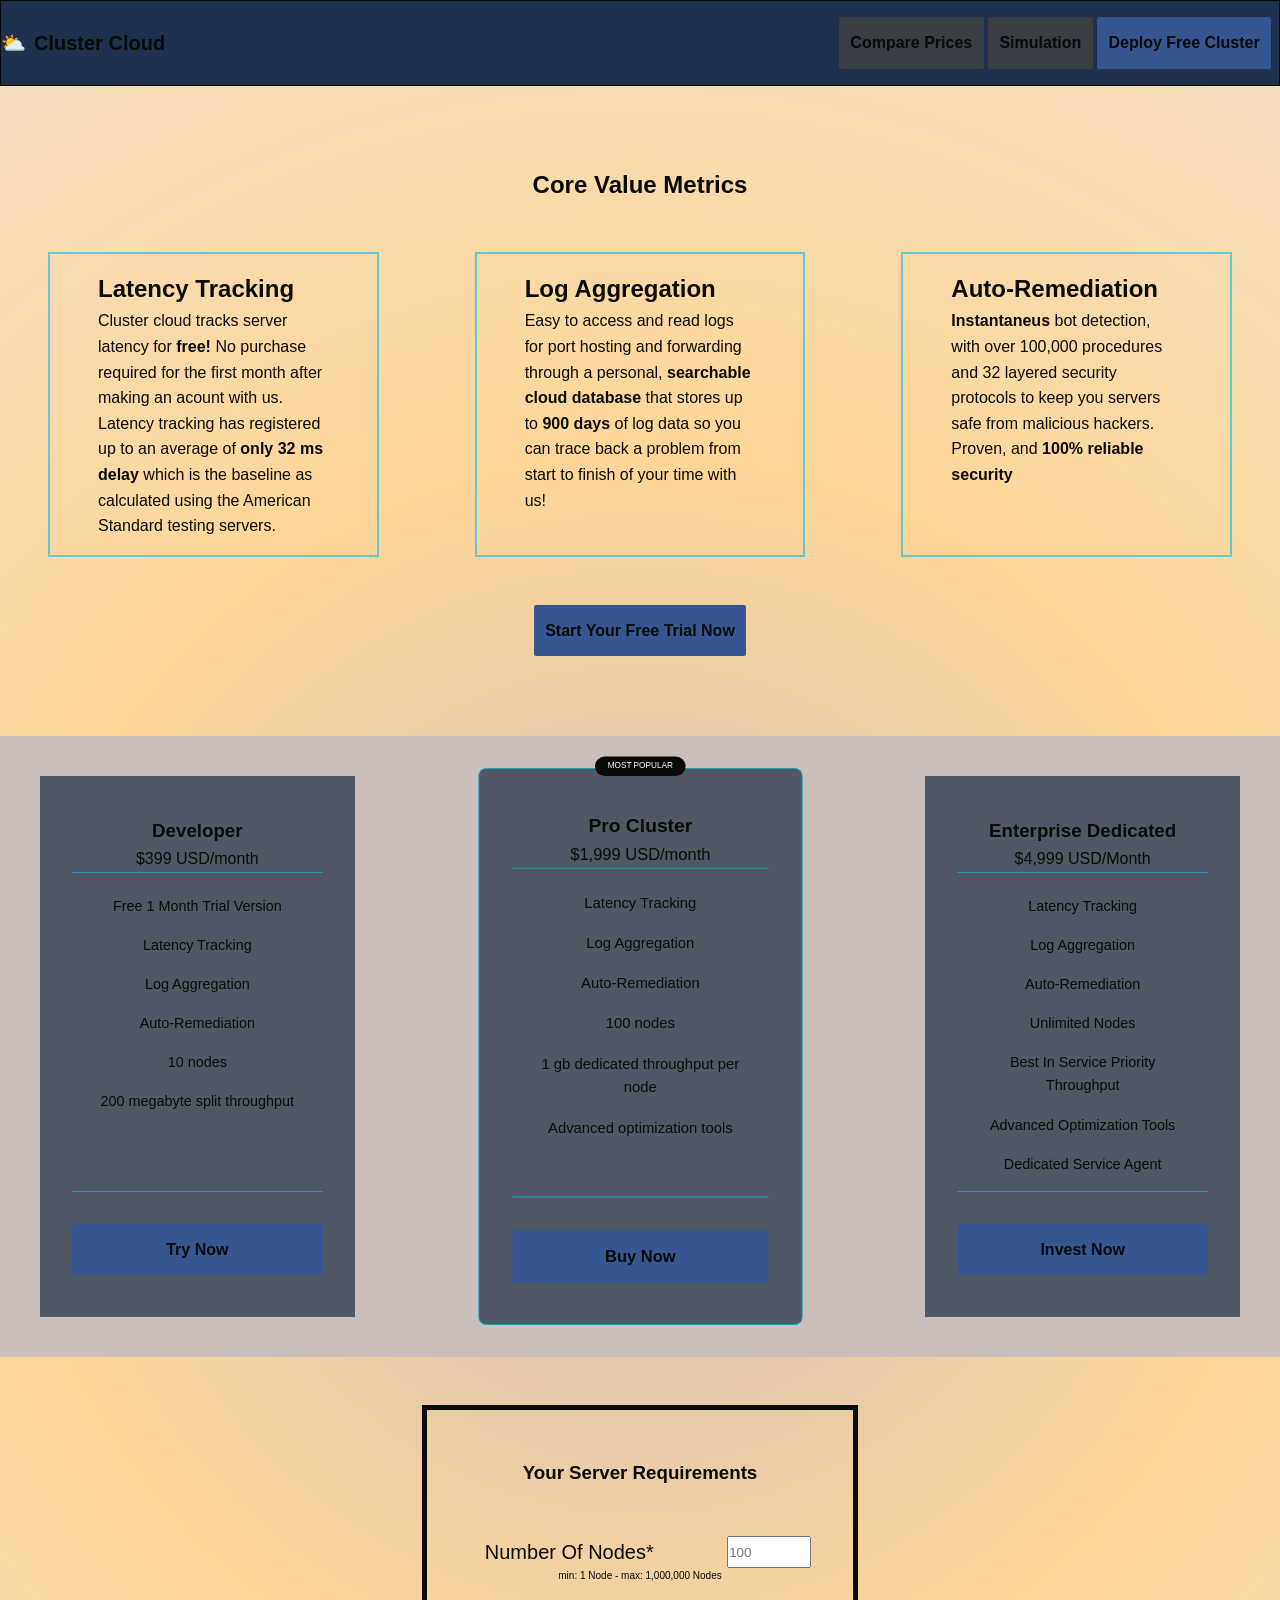
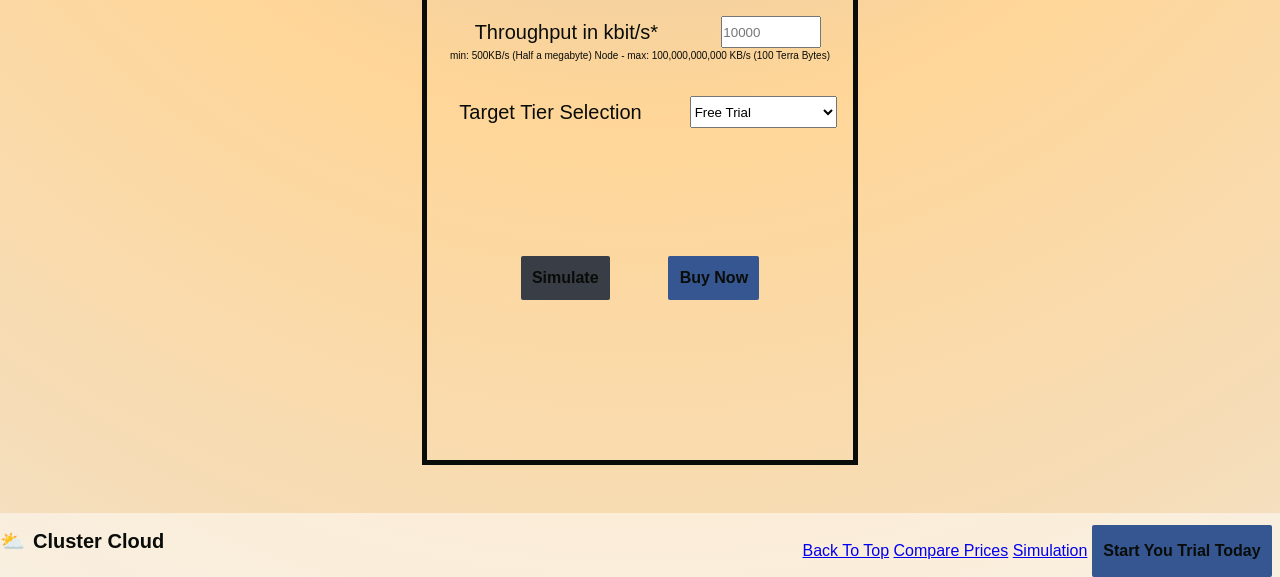
==== commit 040b31ff: "Responsiveness For Mobile Device Added responsiveness for a Mobile device, and finishing touches on " ====
--- a/Assignment1/index.html
+++ b/Assignment1/index.html
@@ -1,5 +1,6 @@
 <!DOCTYPE html>
 <html lang="en">
+
     <head>
         <meta charset="UTF-8">
         <meta name="viewport" content="width=device-width, initial-scale=1.0">
@@ -65,9 +66,9 @@
                 <a href="#pricing" class="features-button btn CTA">Try Now</a>
             </article> 
 
-            <article class="features-card highlighted"> 
+            <article class="features-card recommended"> 
                 <div class="popular-tag">Most Popular</div>
-            <h3>Pro Cluster</h3>
+                <h3>Pro Cluster</h3>
                 <p>$1,999 USD/month</p>
 
                 <ul class="tier-features">
@@ -139,7 +140,7 @@
                 <div class="question-answer">
                 <label for="service-tier" class="form-label">Target Tier Selection</label>
                     <select name="serviceTier" id="service-tier" class="form-control">
-                        <option value="devloper-free">Free Trial</option>
+                        <option value="developer-free">Free Trial</option>
                         <option value="developer">Developer</option>
                         <option value="pro-cluster">Pro Cluster</option>
                         <option value="enterprise-dedicated">Enterprise Dedicated</option>
@@ -148,6 +149,7 @@
 
             <!--Submission Buttons-->
             <div class="form-buttons">
+            
                 <button class="btn">Simulate</button>
                 <button class="btn CTA">Buy Now</button>
             </div>
--- a/Assignment1/Styles.css
+++ b/Assignment1/Styles.css
@@ -5,13 +5,14 @@
         --button-hover:#505765;
         --button-CTA: #355691;
         --button-CTA-hover: #368F8B;
-        --hero-background: #F3DFC1;
+        --lighter-gradient-background: #F3DFC1;
         --features-background: #CBBFBB;
         --header-footer:#1f314d;
         --primary-text: #090C08;
         --border-color: rgba(0, 192, 235, 0.6);
         --main-background: #ffd698;
         --transition-speed:.2;
+
 }
 
     *, *::before, *::after{
@@ -33,7 +34,7 @@
             circle,
             var(--features-background) 0%,
             var(--main-background) 50%,
-            var(--hero-background) 100%
+            var(--lighter-gradient-background) 100%
         );
         color: var(--primary-text); /*Saves repeated calls to change text color by having a default*/
         /*Text Font Color*/
@@ -47,12 +48,13 @@
         text-decoration: none;
         display: flex;
         gap: .5rem;
-        color:var(--primary-text);
+        color:var(--primary-text); /*Overrides the wierd purple*/
     }
     .site-header{
         width: 100%; /*Fills enitre screen*/
         display: inline-flex; /*Always apply to parent so the children will follow*/
         position: sticky;      
+        flex-shrink: auto;
         top:0;  
         z-index: 1000; /*Z axis is important for layering*/    
         justify-content: space-between;
@@ -65,18 +67,16 @@
 
 /*Main Section*/
     .main-site{
-        display: flex; /*Always apply to parent so the children will follow*/
+        display: flex; 
         position: sticky;
         display: inline-flex;
         align-items: center;
-        /*background-color:var(---main-background);*/
     }
 
 /*Hero Section*/
     .hero-section{
-        display: flex; /*Always apply to parent so the children will follow*/
-        align-items: center;
-        /*background-color:var(--hero-background);*/
+        display: flex; 
+        align-items: center;
         flex-direction: column;
         justify-content: space-between;
         padding: 5rem 0;
@@ -84,13 +84,11 @@
     .hero-title{
         display: flex;
         align-items: center;
-        /*background-color:var(--hero-background);*/
-
     }
     .hero-information{
         display: flex;
         justify-content: space-around;
-        flex-direction: row;/*Changes direction and due to divs becomes mroe like article*/
+        flex-direction: row; /*Changes direction and due to divs becomes aligns content left to right*/
         
     }
     .hero-text{
@@ -98,7 +96,7 @@
         border-radius: 3px var(--button);
         border: 2px solid var(--border-color);
         margin: 3rem;
-        height: auto;
+        height: 0 auto;
         width: 30%;
     }
     .hero-text h2{
@@ -111,7 +109,7 @@
 /*Features Section Of The Page*/
     .features-section{
         display: grid;
-        grid-template-columns: repeat(auto-fit,minmax(280px,1fr));
+        grid-template-columns: repeat(auto-fit,minmax(320px,1fr));
         gap: 8rem;
         align-items: stretch; /*on the cross axis it will pull the content and stretch it over all the space to fill the box*/
         background-color:var(--features-background);
@@ -128,7 +126,7 @@
         transition: transform var(--transition-speed);
     }
     .features-card.recommended{
-        background-color: var(--button-CTA);
+        border: 1px solid var(--border-color);
         padding: 2.5rem 2rem;
         border-radius: 8px;
         display: flex;
@@ -139,8 +137,14 @@
     }
     .features-card:hover{
         transform: translateY(-4px);
+        border:1px solid var(--primary-text);
+    }
+    .features-card.recommended:hover{
+        transform: translateY(-4px);
         border-color: var(--primary-text);
-        border:1px solid var(--primary-text);
+        border:2px solid var(--primary-text);
+        transform: scale(1.03);
+
     }
     .features-card ul{ /*Using a more subtle seperation instead of changing the dots to something else*/
         align-content: left;
@@ -155,11 +159,12 @@
         padding: 0.5rem 0;
         font-size: .9rem;
     }
-    .features-card li::marker {/*Turns dots into empty*/
+    .features-card li::marker {/*Turns dots into empty Note: we could also use Before here*/
         content: "";
     }
     .features-button{
         display: flex;
+        flex-shrink: auto;
         margin-top: 2rem; /*Aligns buttons on the bottom of the page in the same space on each card when tied with min max*/
     }
     .popular-tag{
@@ -179,18 +184,20 @@
 /*Footer Syling*/
     .footer-site{
         width: 100%; /*Fills enitre screen*/
-        display: inline-flex; /*Always apply to parent so the children will follow*/
+        display: inline-flex; 
+        flex-shrink: auto;
         z-index: 1000; /*Z axis is important for layering*/
         
         justify-content: space-between;
 
-        background-color: rgba(255, 255, 255, 0.5);
+        background-color: rgba(255, 255, 255, 0.5); /*Transparent Black*/
         padding: .75rem 0 0 0;
     }
     .header-footer-nav{
         justify-self: right;
         margin: 0 .5rem;
     }
+    
 /*Form Section*/
 .form-title{
     align-content: center;
@@ -204,7 +211,7 @@
     flex-direction: column;
     border: 5px solid var(--primary-text);
     padding: 0rem 0rem 10rem 0rem;
-    margin: 3rem 32rem;
+    margin: 3% 33%; /*Variable Margin For Different Screens*/
 }
 .form-label{
     font-size: 20px; 
@@ -228,12 +235,8 @@
     align-content: center;
     justify-content: space-around;
     margin: 8rem 4rem 0rem 4rem;
-
-}
-
-
-
-
+    flex-shrink: auto;
+}
 
 
 /*Buttons*/
@@ -248,9 +251,9 @@
         font-size: 1rem;
         font-weight: 600; /*Bold is weight*/    
         text-decoration: none; /*Removes default styling*/
-        border-radius: 2px; /*Curvyness 50% is circle*/
+        border-radius: 2px; /*Curvyness*/
         border: 1px solid;
-        border-color: transparent; /*Transparent is not visible border*/
+        border-color: transparent; /*Transparent is not visible border yet*/
         cursor: pointer;
 
         transition: background-color var(--transition-speed), transform var(--transition-speed),border-color var(--border-color); 
@@ -281,4 +284,67 @@
         text-align: center;
         margin-bottom: 3rem;
         grid-template-columns: repeat(auto-fit,minmax(280px,1fr));
-    }+    }
+    @media (max-width:768px){
+    :root{
+            --font-size:8px;
+        }
+    .hero-section{
+        display: flex; 
+        align-items: center;
+        flex-direction: column;
+        justify-content: space-between;
+        padding: 0rem;
+    }
+    .hero-information{
+        display: flex;
+        justify-content: space-around;
+        flex-direction: column; /*Changes direction and due to divs becomes aligns content left to right*/
+    }
+    .hero-text{
+        padding: 0rem 0rem;
+        border-radius: 3px var(--button);
+        border: 2px solid var(--border-color);
+        margin: 0rem;
+        height: 0 auto;
+    }
+    .form-title{
+    align-content: center;
+    padding: 3rem 0;
+    font-weight: 800;
+}
+.form-wrapper{
+    display: flex;
+    justify-content: space-evenly;
+    align-content: left;
+    flex-direction: column;
+    border: 3px solid var(--primary-text);
+    padding: 0rem 0rem 2rem 0rem;
+    margin: 3% 33%; /*Variable Margin For Different Screens*/
+}
+.form-label{
+    font-size: 16px; 
+    margin: 0rem 1rem 0 .5rem;
+}
+.question-answer{
+    display: flex;
+    justify-content: space-evenly;
+    align-content: left;
+}
+.form-control{
+    height: 2rem;
+    width: 2rem;
+}
+.input-hint{
+    margin: 0 0 1rem 0;
+    align-content: left;  
+    font-size: 6px;
+}
+.form-buttons{
+    display: flex;
+    align-content: center;
+    justify-content: space-around;
+    margin: 2rem 1rem 0rem 1rem;
+    flex-shrink: auto;
+}
+}
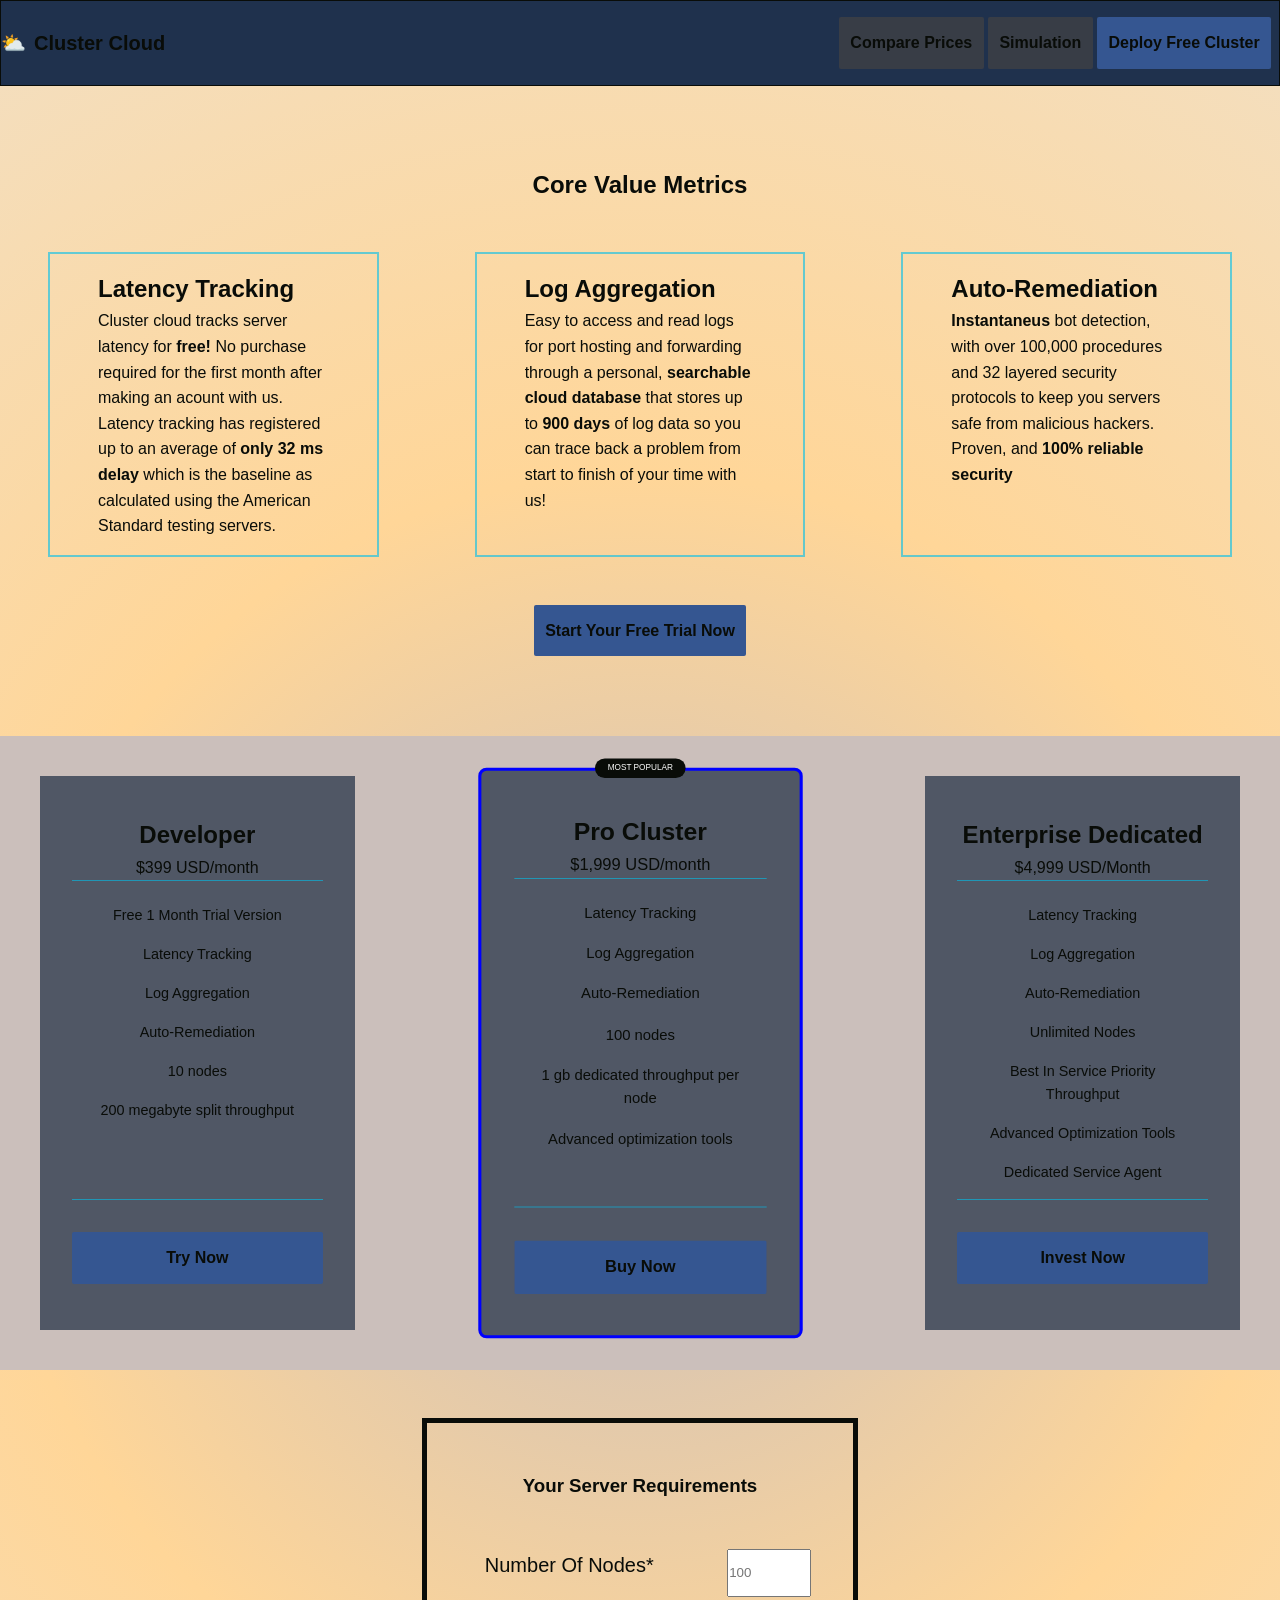
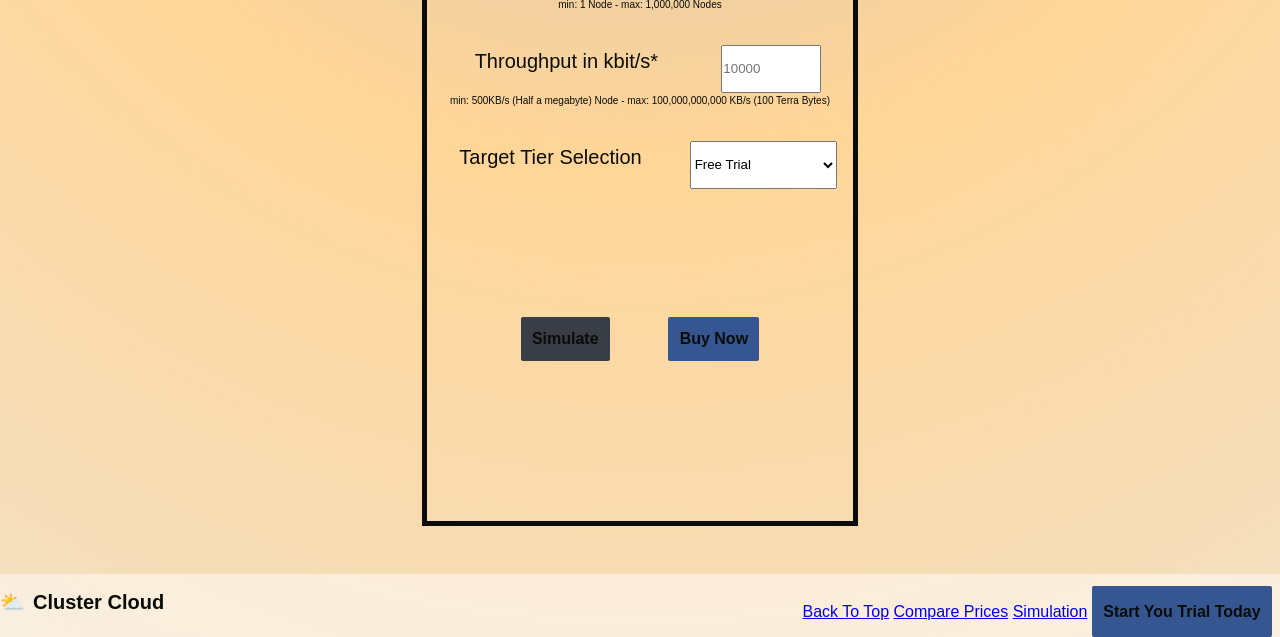
==== commit 3b315fbc: "Final Version Final version post feedback" ====
--- a/Assignment1/index.html
+++ b/Assignment1/index.html
@@ -50,7 +50,7 @@
 <!--Compare Prices Div-->
         <section id="features" class="section-header features-section"> 
             <article class="features-card">
-                <h3>Developer</h3>
+                <h2>Developer</h2>
                 <p>$399 USD/month</p>
 
                 <ul class="tier-features">
@@ -68,7 +68,7 @@
 
             <article class="features-card recommended"> 
                 <div class="popular-tag">Most Popular</div>
-                <h3>Pro Cluster</h3>
+                <h2>Pro Cluster</h2>
                 <p>$1,999 USD/month</p>
 
                 <ul class="tier-features">
@@ -83,7 +83,7 @@
             </article>
 
             <article class="features-card">
-                <h3>Enterprise Dedicated</h3>
+                <h2>Enterprise Dedicated</h2>
                 <p>$4,999 USD/Month</p>
 
                 <ul class="tier-features">
--- a/Assignment1/Styles.css
+++ b/Assignment1/Styles.css
@@ -126,7 +126,7 @@
         transition: transform var(--transition-speed);
     }
     .features-card.recommended{
-        border: 1px solid var(--border-color);
+        border: 3px solid blue;
         padding: 2.5rem 2rem;
         border-radius: 8px;
         display: flex;
@@ -140,11 +140,8 @@
         border:1px solid var(--primary-text);
     }
     .features-card.recommended:hover{
-        transform: translateY(-4px);
-        border-color: var(--primary-text);
-        border:2px solid var(--primary-text);
+        border: 5px solid blue;
         transform: scale(1.03);
-
     }
     .features-card ul{ /*Using a more subtle seperation instead of changing the dots to something else*/
         align-content: left;
@@ -223,7 +220,7 @@
     align-content: left;
 }
 .form-control{
-    height: 2rem;
+    height: 3rem;
 }
 .input-hint{
     margin: 0 0 2rem 0;
@@ -320,7 +317,7 @@
     flex-direction: column;
     border: 3px solid var(--primary-text);
     padding: 0rem 0rem 2rem 0rem;
-    margin: 3% 33%; /*Variable Margin For Different Screens*/
+    margin: 3% 15%; /*Variable Margin For Different Screens*/
 }
 .form-label{
     font-size: 16px; 
@@ -332,8 +329,8 @@
     align-content: left;
 }
 .form-control{
-    height: 2rem;
-    width: 2rem;
+    height: 3rem;
+    width: 6rem;
 }
 .input-hint{
     margin: 0 0 1rem 0;
@@ -347,4 +344,11 @@
     margin: 2rem 1rem 0rem 1rem;
     flex-shrink: auto;
 }
+    .hero-information{
+        display: flex;
+        justify-content: space-around;
+        align-items: center;
+        flex-direction: column; /*Changes direction and due to divs becomes aligns content left to right*/
+        
+    }
 }
